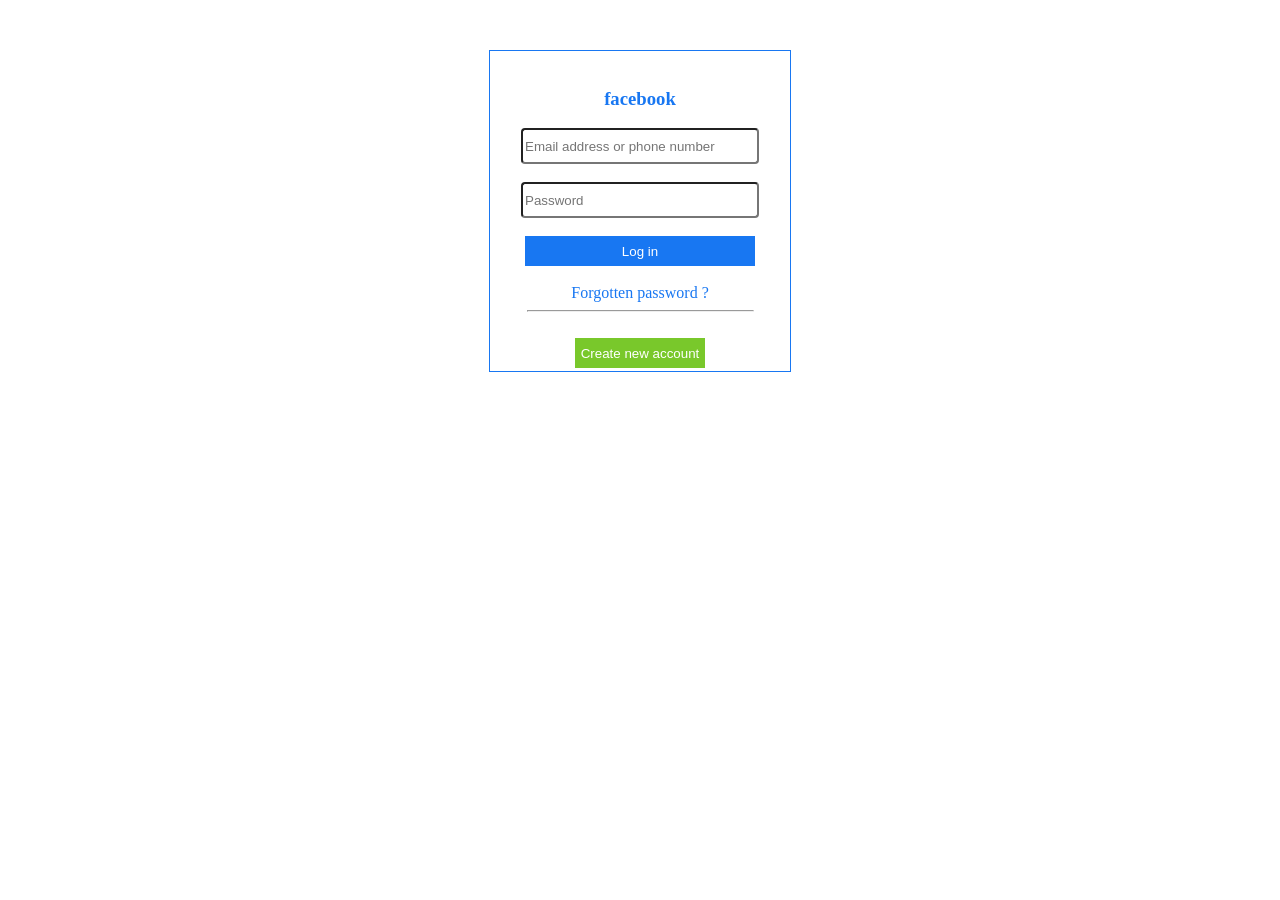
==== index.html @ 73c83f65 "first commit" ====
<!DOCTYPE html>
<html lang="en">
<head>
    <meta charset="UTF-8">
    <meta name="viewport" content="width=device-width, initial-scale=1.0">
    <title>Facebook</title>
</head>
<body>
    
    <div style="text-align: center; width: 300px; height: 320px; border: 1px solid #1877f2; margin: 50px auto;"><br>
         <h3 style="color: #1877f2;">facebook</h3>
        <input style="width: 230px; height: 30px; border-radius: 4px;" type="text" placeholder="Email address or phone number"><br>
        <br>
        <input style="width: 230px; height: 30px; border-radius: 4px;" type="password" placeholder="Password"><br>
        <br>
        <button style="width: 230px; height: 30px;background: #1877f2;color: white; border: none;">Log in</button><br>
        <br>
        <a href="./find acoount.html" style="color: #1877f2;; text-decoration: none;">Forgotten password ?</a><br>
        <hr style="width: 225px;"><br>
       <a href="./Sign up.html"> 
        <button style="height: 30px; background-color: rgb(121, 200, 43); color: white; border: none;" >Create new account </button></a>
    </div>
</body>
</html>
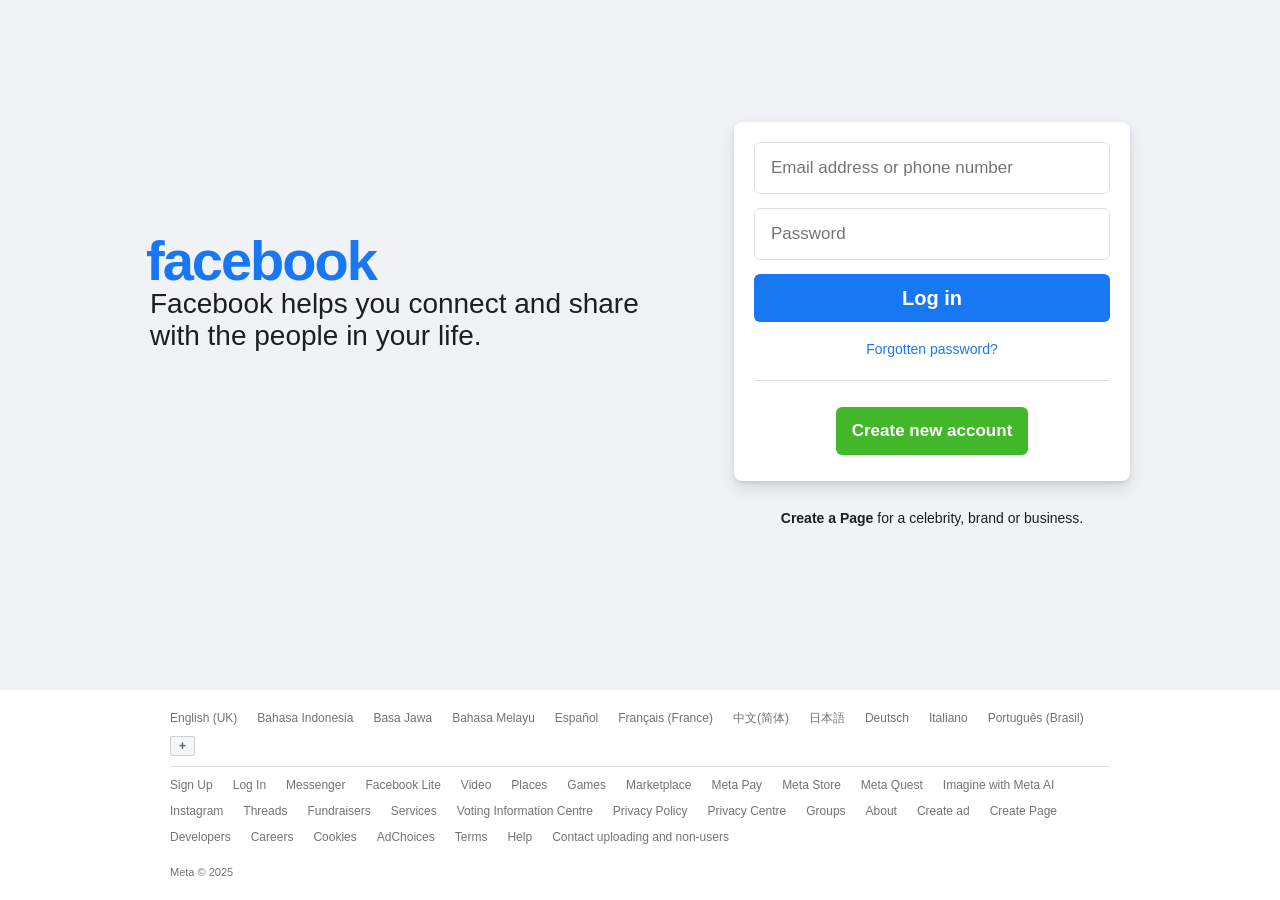
==== commit 6584d473: "Create modern Facebook login landing page and styling Rebuild index.html with two-column hero layout" ====
--- a/index.html
+++ b/index.html
@@ -3,22 +3,104 @@
 <head>
     <meta charset="UTF-8">
     <meta name="viewport" content="width=device-width, initial-scale=1.0">
-    <title>Facebook</title>
+    <title>Facebook - log in or sign up</title>
+    <link rel="stylesheet" href="./style.css">
+    <link rel="icon" href="https://static.xx.fbcdn.net/rsrc.php/yb/r/hBxW0_6v-FB.ico">
 </head>
 <body>
-    
-    <div style="text-align: center; width: 300px; height: 320px; border: 1px solid #1877f2; margin: 50px auto;"><br>
-         <h3 style="color: #1877f2;">facebook</h3>
-        <input style="width: 230px; height: 30px; border-radius: 4px;" type="text" placeholder="Email address or phone number"><br>
-        <br>
-        <input style="width: 230px; height: 30px; border-radius: 4px;" type="password" placeholder="Password"><br>
-        <br>
-        <button style="width: 230px; height: 30px;background: #1877f2;color: white; border: none;">Log in</button><br>
-        <br>
-        <a href="./find acoount.html" style="color: #1877f2;; text-decoration: none;">Forgotten password ?</a><br>
-        <hr style="width: 225px;"><br>
-       <a href="./Sign up.html"> 
-        <button style="height: 30px; background-color: rgb(121, 200, 43); color: white; border: none;" >Create new account </button></a>
-    </div>
+    <main class="main-container">
+        <div class="content-wrapper">
+            <!-- Left Column: Branding and Tagline -->
+            <div class="brand-section">
+                <h1 class="brand-logo">facebook</h1>
+                <h2 class="brand-tagline">Facebook helps you connect and share with the people in your life.</h2>
+            </div>
+
+            <!-- Right Column: Login Box and Page Creation note -->
+            <div class="login-section">
+                <div class="login-card">
+                    <form action="#" method="POST" onsubmit="event.preventDefault();">
+                        <div class="input-group">
+                            <input type="text" placeholder="Email address or phone number" aria-label="Email address or phone number" required>
+                        </div>
+                        <div class="input-group">
+                            <input type="password" placeholder="Password" aria-label="Password" required>
+                        </div>
+                        <button type="submit" class="btn-login">Log in</button>
+                    </form>
+
+                    <div class="forgot-password-wrapper">
+                        <a href="./find acoount.html" class="forgot-password-link">Forgotten password?</a>
+                    </div>
+
+                    <div class="divider"></div>
+
+                    <div class="create-account-wrapper">
+                        <a href="./Sign up.html" class="btn-create-account">Create new account</a>
+                    </div>
+                </div>
+
+                <div class="create-page-notice">
+                    <a href="#" class="create-page-link">Create a Page</a> for a celebrity, brand or business.
+                </div>
+            </div>
+        </div>
+    </main>
+
+    <!-- Footer Section -->
+    <footer class="footer">
+        <div class="footer-wrapper">
+            <ul class="languages-list">
+                <li>English (UK)</li>
+                <li><a href="#">Bahasa Indonesia</a></li>
+                <li><a href="#">Basa Jawa</a></li>
+                <li><a href="#">Bahasa Melayu</a></li>
+                <li><a href="#">Español</a></li>
+                <li><a href="#">Français (France)</a></li>
+                <li><a href="#">中文(简体)</a></li>
+                <li><a href="#">日本語</a></li>
+                <li><a href="#">Deutsch</a></li>
+                <li><a href="#">Italiano</a></li>
+                <li><a href="#">Português (Brasil)</a></li>
+                <li><button class="more-languages-btn">+</button></li>
+            </ul>
+            <div class="footer-divider"></div>
+            <ul class="links-list">
+                <li><a href="./Sign up.html">Sign Up</a></li>
+                <li><a href="./index.html">Log In</a></li>
+                <li><a href="#">Messenger</a></li>
+                <li><a href="#">Facebook Lite</a></li>
+                <li><a href="#">Video</a></li>
+                <li><a href="#">Places</a></li>
+                <li><a href="#">Games</a></li>
+                <li><a href="#">Marketplace</a></li>
+                <li><a href="#">Meta Pay</a></li>
+                <li><a href="#">Meta Store</a></li>
+                <li><a href="#">Meta Quest</a></li>
+                <li><a href="#">Imagine with Meta AI</a></li>
+                <li><a href="#">Instagram</a></li>
+                <li><a href="#">Threads</a></li>
+                <li><a href="#">Fundraisers</a></li>
+                <li><a href="#">Services</a></li>
+                <li><a href="#">Voting Information Centre</a></li>
+                <li><a href="#">Privacy Policy</a></li>
+                <li><a href="#">Privacy Centre</a></li>
+                <li><a href="#">Groups</a></li>
+                <li><a href="#">About</a></li>
+                <li><a href="#">Create ad</a></li>
+                <li><a href="#">Create Page</a></li>
+                <li><a href="#">Developers</a></li>
+                <li><a href="#">Careers</a></li>
+                <li><a href="#">Cookies</a></li>
+                <li><a href="#">AdChoices</a></li>
+                <li><a href="#">Terms</a></li>
+                <li><a href="#">Help</a></li>
+                <li><a href="#">Contact uploading and non-users</a></li>
+            </ul>
+            <div class="copyright">
+                Meta © 2025
+            </div>
+        </div>
+    </footer>
 </body>
-</html>+</html>
--- a/style.css
+++ b/style.css
@@ -0,0 +1,272 @@
+* {
+    margin: 0;
+    padding: 0;
+    box-sizing: border-box;
+}
+
+body {
+    font-family: SFProDisplay-Regular, Helvetica, Arial, sans-serif;
+    background-color: #f0f2f5;
+    color: #1c1e21;
+    line-height: 1.34;
+    display: flex;
+    flex-direction: column;
+    min-height: 100vh;
+}
+
+/* Main Landing Container */
+.main-container {
+    flex: 1;
+    display: flex;
+    justify-content: center;
+    align-items: center;
+    padding: 20px;
+    padding-top: 90px;
+    padding-bottom: 130px;
+}
+
+.content-wrapper {
+    display: flex;
+    max-width: 980px;
+    width: 100%;
+    align-items: center;
+    justify-content: space-between;
+    gap: 32px;
+}
+
+/* Left Brand Section */
+.brand-section {
+    max-width: 500px;
+    padding-bottom: 75px;
+}
+
+.brand-logo {
+    color: #1877f2;
+    font-size: 3.5rem;
+    font-weight: bold;
+    letter-spacing: -2px;
+    margin-bottom: 0;
+    margin-left: -4px;
+    font-family: Arial, sans-serif;
+}
+
+.brand-tagline {
+    font-size: 28px;
+    font-weight: normal;
+    line-height: 32px;
+    color: #1c1e21;
+    margin-top: -10px;
+}
+
+/* Right Login Section */
+.login-section {
+    display: flex;
+    flex-direction: column;
+    align-items: center;
+    width: 396px;
+}
+
+.login-card {
+    background-color: #ffffff;
+    border: none;
+    border-radius: 8px;
+    box-shadow: 0 2px 4px rgba(0, 0, 0, 0.1), 0 8px 16px rgba(0, 0, 0, 0.1);
+    padding: 20px;
+    width: 100%;
+    text-align: center;
+}
+
+.input-group {
+    margin-bottom: 14px;
+}
+
+.input-group input,
+.login-card input[type="text"],
+.login-card input[type="password"] {
+    width: 100%;
+    height: 52px;
+    padding: 14px 16px;
+    font-size: 17px;
+    border: 1px solid #dddfe2;
+    border-radius: 6px;
+    outline: none;
+    transition: border-color 0.15s ease-in-out;
+}
+
+.input-group input:focus,
+.login-card input[type="text"]:focus,
+.login-card input[type="password"]:focus {
+    border-color: #1877f2;
+    box-shadow: 0 0 0 2px #e7f3ff;
+}
+
+.btn-login {
+    width: 100%;
+    height: 48px;
+    background-color: #1877f2;
+    border: none;
+    border-radius: 6px;
+    color: #ffffff;
+    font-size: 20px;
+    font-weight: bold;
+    cursor: pointer;
+    transition: background-color 0.15s;
+}
+
+.btn-login:hover {
+    background-color: #166fe5;
+}
+
+.forgot-password-wrapper {
+    margin-top: 16px;
+    margin-bottom: 16px;
+}
+
+.forgot-password-link {
+    color: #1877f2;
+    font-size: 14px;
+    text-decoration: none;
+}
+
+.forgot-password-link:hover {
+    text-decoration: underline;
+}
+
+.divider {
+    align-items: center;
+    border-bottom: 1px solid #dadde1;
+    margin: 20px 0;
+}
+
+.create-account-wrapper {
+    padding-top: 6px;
+    padding-bottom: 6px;
+}
+
+.btn-create-account {
+    display: inline-block;
+    background-color: #42b72a;
+    border: none;
+    border-radius: 6px;
+    color: #ffffff;
+    font-size: 17px;
+    font-weight: bold;
+    padding: 0 16px;
+    line-height: 48px;
+    height: 48px;
+    text-decoration: none;
+    transition: background-color 0.15s;
+}
+
+.btn-create-account:hover {
+    background-color: #36a420;
+}
+
+.create-page-notice {
+    margin-top: 28px;
+    font-size: 14px;
+    color: #1c1e21;
+    text-align: center;
+}
+
+.create-page-link {
+    font-weight: bold;
+    color: #1c1e21;
+    text-decoration: none;
+}
+
+.create-page-link:hover {
+    text-decoration: underline;
+}
+
+/* Footer Section */
+.footer {
+    background-color: #ffffff;
+    color: #737373;
+    font-size: 12px;
+    padding-top: 20px;
+    padding-bottom: 20px;
+}
+
+.footer-wrapper {
+    max-width: 980px;
+    margin: 0 auto;
+    padding: 0 20px;
+}
+
+.languages-list,
+.links-list {
+    display: flex;
+    flex-wrap: wrap;
+    list-style: none;
+    gap: 10px 20px;
+    align-items: center;
+}
+
+.languages-list li,
+.links-list li {
+    font-size: 12px;
+}
+
+.languages-list a,
+.links-list a {
+    color: #737373;
+    text-decoration: none;
+}
+
+.languages-list a:hover,
+.links-list a:hover {
+    text-decoration: underline;
+}
+
+.more-languages-btn {
+    background-color: #f5f6f7;
+    border: 1px solid #ccd0d5;
+    border-radius: 2px;
+    color: #606770;
+    font-size: 12px;
+    font-weight: bold;
+    padding: 0 8px;
+    height: 20px;
+    cursor: pointer;
+}
+
+.footer-divider {
+    border-bottom: 1px solid #dddfe2;
+    margin: 10px 0;
+}
+
+.copyright {
+    margin-top: 20px;
+    font-size: 11px;
+    color: #737373;
+}
+
+/* Responsive Styles */
+@media (max-width: 900px) {
+    .content-wrapper {
+        flex-direction: column;
+        align-items: center;
+        text-align: center;
+        gap: 20px;
+    }
+
+    .brand-section {
+        max-width: 400px;
+        padding-bottom: 0;
+    }
+
+    .brand-logo {
+        font-size: 3rem;
+    }
+
+    .brand-tagline {
+        font-size: 20px;
+        line-height: 24px;
+    }
+
+    .main-container {
+        padding-top: 40px;
+        padding-bottom: 40px;
+    }
+}
